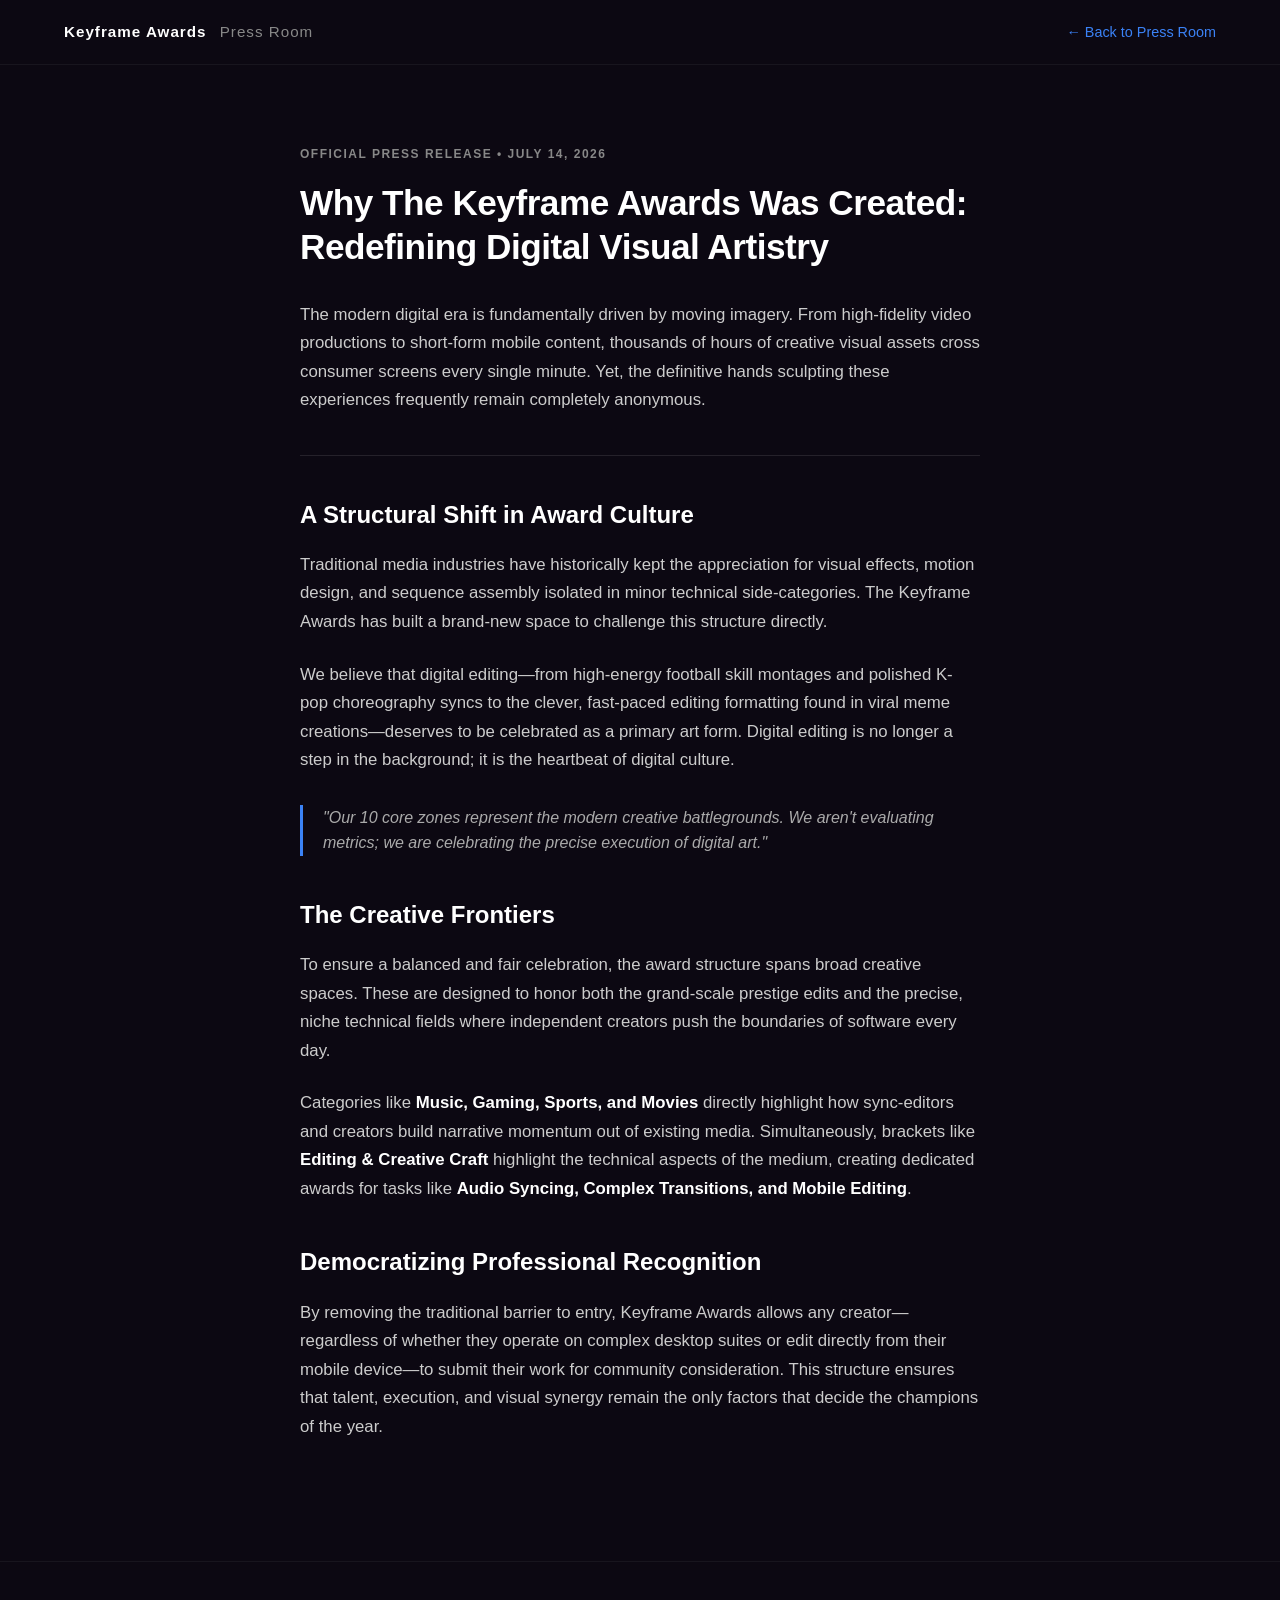
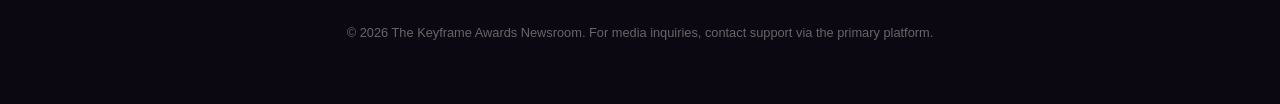
==== redefining-visual-artistry/index.html @ 4e35e438 "Add press release for Keyframe Awards This HTML file serves as the press release for the Keyframe Aw" ====
<!DOCTYPE html>
<html lang="en">
<head>
    <meta charset="UTF-8">
    <meta name="viewport" content="width=device-width, initial-scale=1.0">
    <title>Why The Keyframe Awards Was Created | Keyframe Awards Newsroom</title>
    <style>
        /* ==================== CLEAN PRESS ROOM THEME ==================== */
        body {
            background-color: #0c0812;
            color: #ffffff;
            font-family: -apple-system, BlinkMacSystemFont, "Segoe UI", Roboto, Helvetica, Arial, sans-serif;
            margin: 0;
            padding: 0;
            line-height: 1.6;
        }

        /* Top Header Navigation */
        .press-header {
            display: flex;
            justify-content: space-between;
            align-items: center;
            padding: 20px 5%;
            border-bottom: 1px solid rgba(255, 255, 255, 0.05);
        }

        .brand-logo {
            font-size: 0.95rem;
            font-weight: 700;
            letter-spacing: 1px;
            color: #ffffff;
            text-decoration: none;
        }

        .brand-logo span {
            color: #888;
            font-weight: 400;
            margin-left: 8px;
        }

        .back-link {
            color: #3b82f6;
            text-decoration: none;
            font-size: 0.9rem;
            transition: color 0.2s;
        }

        .back-link:hover {
            color: #60a5fa;
            text-decoration: underline;
        }

        /* Article Container */
        .article-container {
            max-width: 680px;
            margin: 80px auto;
            padding: 0 24px;
        }

        .meta-tag {
            font-size: 0.75rem;
            text-transform: uppercase;
            letter-spacing: 1.5px;
            color: #888888;
            margin-bottom: 16px;
            font-weight: 600;
        }

        h1 {
            font-size: 2.2rem;
            line-height: 1.25;
            font-weight: 800;
            letter-spacing: -0.5px;
            margin-top: 0;
            margin-bottom: 32px;
        }

        p {
            color: #cccccc;
            font-size: 1.05rem;
            margin-bottom: 24px;
            line-height: 1.7;
        }

        strong {
            color: #ffffff;
        }

        hr {
            border: 0;
            border-top: 1px solid rgba(255, 255, 255, 0.1);
            margin: 40px 0;
        }

        /* Section Headings */
        h2 {
            font-size: 1.5rem;
            font-weight: 700;
            margin-top: 40px;
            margin-bottom: 16px;
            color: #ffffff;
        }

        /* Unordered Lists */
        ul {
            padding-left: 20px;
            margin-bottom: 24px;
        }

        li {
            color: #cccccc;
            font-size: 1.05rem;
            margin-bottom: 12px;
            line-height: 1.6;
        }

        /* Blockquote Styling */
        blockquote {
            border-left: 3px solid #3b82f6;
            margin: 30px 0;
            padding-left: 20px;
            font-style: italic;
            color: #aaaaaa;
        }

        /* Footer */
        .press-footer {
            text-align: center;
            padding: 60px 20px;
            border-top: 1px solid rgba(255, 255, 255, 0.05);
            margin-top: 120px;
        }

        .footer-text {
            font-size: 0.8rem;
            color: #666666;
            margin: 0;
        }
    </style>
</head>
<body>

    <!-- Header -->
    <header class="press-header">
        <a href="/blog" class="brand-logo">Keyframe Awards <span>Press Room</span></a>
        <a href="/blog" class="back-link">← Back to Press Room</a>
    </header>

    <!-- Main Content -->
    <main class="article-container">
        
        <div class="meta-tag">Official Press Release • July 14, 2026</div>
        
        <h1>Why The Keyframe Awards Was Created: Redefining Digital Visual Artistry</h1>
        
        <p>The modern digital era is fundamentally driven by moving imagery. From high-fidelity video productions to short-form mobile content, thousands of hours of creative visual assets cross consumer screens every single minute. Yet, the definitive hands sculpting these experiences frequently remain completely anonymous.</p>

        <hr>

        <h2>A Structural Shift in Award Culture</h2>
        
        <p>Traditional media industries have historically kept the appreciation for visual effects, motion design, and sequence assembly isolated in minor technical side-categories. The Keyframe Awards has built a brand-new space to challenge this structure directly.</p>
        
        <p>We believe that digital editing—from high-energy football skill montages and polished K-pop choreography syncs to the clever, fast-paced editing formatting found in viral meme creations—deserves to be celebrated as a primary art form. Digital editing is no longer a step in the background; it is the heartbeat of digital culture.</p>

        <blockquote>
            "Our 10 core zones represent the modern creative battlegrounds. We aren't evaluating metrics; we are celebrating the precise execution of digital art."
        </blockquote>

        <h2>The Creative Frontiers</h2>
        
        <p>To ensure a balanced and fair celebration, the award structure spans broad creative spaces. These are designed to honor both the grand-scale prestige edits and the precise, niche technical fields where independent creators push the boundaries of software every day.</p>
        
        <p>Categories like <strong>Music, Gaming, Sports, and Movies</strong> directly highlight how sync-editors and creators build narrative momentum out of existing media. Simultaneously, brackets like <strong>Editing & Creative Craft</strong> highlight the technical aspects of the medium, creating dedicated awards for tasks like <strong>Audio Syncing, Complex Transitions, and Mobile Editing</strong>.</p>

        <h2>Democratizing Professional Recognition</h2>
        
        <p>By removing the traditional barrier to entry, Keyframe Awards allows any creator—regardless of whether they operate on complex desktop suites or edit directly from their mobile device—to submit their work for community consideration. This structure ensures that talent, execution, and visual synergy remain the only factors that decide the champions of the year.</p>

    </main>

    <!-- Footer -->
    <footer class="press-footer">
        <p class="footer-text">© 2026 The Keyframe Awards Newsroom. For media inquiries, contact support via the primary platform.</p>
    </footer>

</body>
  </html>
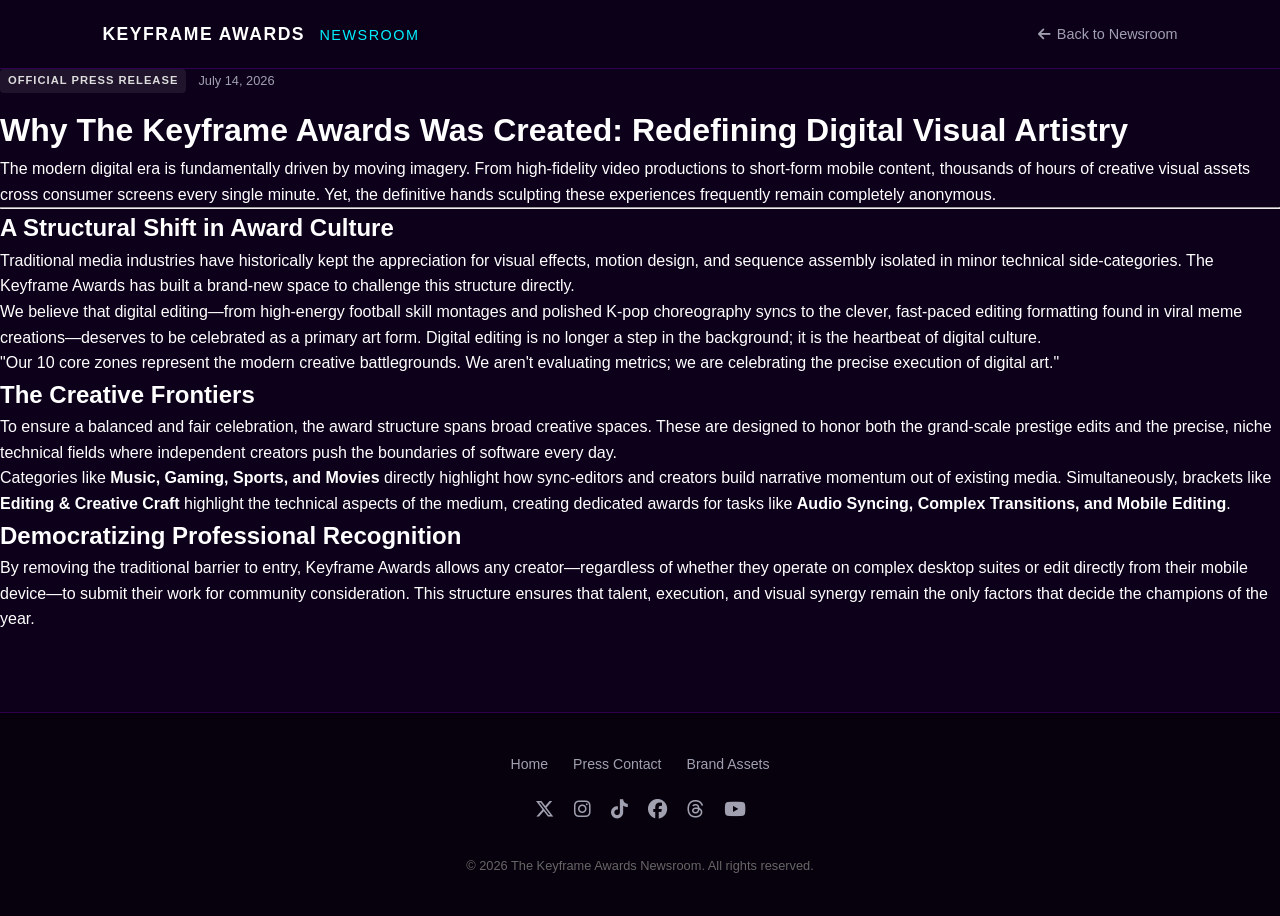
==== commit d58fbb0d: "Update index.html" ====
--- a/redefining-visual-artistry/index.html
+++ b/redefining-visual-artistry/index.html
@@ -4,154 +4,26 @@
     <meta charset="UTF-8">
     <meta name="viewport" content="width=device-width, initial-scale=1.0">
     <title>Why The Keyframe Awards Was Created | Keyframe Awards Newsroom</title>
-    <style>
-        /* ==================== CLEAN PRESS ROOM THEME ==================== */
-        body {
-            background-color: #0c0812;
-            color: #ffffff;
-            font-family: -apple-system, BlinkMacSystemFont, "Segoe UI", Roboto, Helvetica, Arial, sans-serif;
-            margin: 0;
-            padding: 0;
-            line-height: 1.6;
-        }
-
-        /* Top Header Navigation */
-        .press-header {
-            display: flex;
-            justify-content: space-between;
-            align-items: center;
-            padding: 20px 5%;
-            border-bottom: 1px solid rgba(255, 255, 255, 0.05);
-        }
-
-        .brand-logo {
-            font-size: 0.95rem;
-            font-weight: 700;
-            letter-spacing: 1px;
-            color: #ffffff;
-            text-decoration: none;
-        }
-
-        .brand-logo span {
-            color: #888;
-            font-weight: 400;
-            margin-left: 8px;
-        }
-
-        .back-link {
-            color: #3b82f6;
-            text-decoration: none;
-            font-size: 0.9rem;
-            transition: color 0.2s;
-        }
-
-        .back-link:hover {
-            color: #60a5fa;
-            text-decoration: underline;
-        }
-
-        /* Article Container */
-        .article-container {
-            max-width: 680px;
-            margin: 80px auto;
-            padding: 0 24px;
-        }
-
-        .meta-tag {
-            font-size: 0.75rem;
-            text-transform: uppercase;
-            letter-spacing: 1.5px;
-            color: #888888;
-            margin-bottom: 16px;
-            font-weight: 600;
-        }
-
-        h1 {
-            font-size: 2.2rem;
-            line-height: 1.25;
-            font-weight: 800;
-            letter-spacing: -0.5px;
-            margin-top: 0;
-            margin-bottom: 32px;
-        }
-
-        p {
-            color: #cccccc;
-            font-size: 1.05rem;
-            margin-bottom: 24px;
-            line-height: 1.7;
-        }
-
-        strong {
-            color: #ffffff;
-        }
-
-        hr {
-            border: 0;
-            border-top: 1px solid rgba(255, 255, 255, 0.1);
-            margin: 40px 0;
-        }
-
-        /* Section Headings */
-        h2 {
-            font-size: 1.5rem;
-            font-weight: 700;
-            margin-top: 40px;
-            margin-bottom: 16px;
-            color: #ffffff;
-        }
-
-        /* Unordered Lists */
-        ul {
-            padding-left: 20px;
-            margin-bottom: 24px;
-        }
-
-        li {
-            color: #cccccc;
-            font-size: 1.05rem;
-            margin-bottom: 12px;
-            line-height: 1.6;
-        }
-
-        /* Blockquote Styling */
-        blockquote {
-            border-left: 3px solid #3b82f6;
-            margin: 30px 0;
-            padding-left: 20px;
-            font-style: italic;
-            color: #aaaaaa;
-        }
-
-        /* Footer */
-        .press-footer {
-            text-align: center;
-            padding: 60px 20px;
-            border-top: 1px solid rgba(255, 255, 255, 0.05);
-            margin-top: 120px;
-        }
-
-        .footer-text {
-            font-size: 0.8rem;
-            color: #666666;
-            margin: 0;
-        }
-    </style>
+    <link rel="stylesheet" href="https://cdnjs.cloudflare.com/ajax/libs/font-awesome/6.5.2/css/all.min.css">
+    <link rel="stylesheet" href="../style.css">
 </head>
 <body>
 
-    <!-- Header -->
+    <!-- HEADER -->
     <header class="press-header">
-        <a href="/blog" class="brand-logo">Keyframe Awards <span>Press Room</span></a>
-        <a href="/blog" class="back-link">← Back to Press Room</a>
+        <a href="https://press.keyframe-awards.com" class="brand-logo">Keyframe Awards <span>Newsroom</span></a>
+        <a href="https://press.keyframe-awards.com" class="back-link"><i class="fas fa-arrow-left"></i> Back to Newsroom</a>
     </header>
 
-    <!-- Main Content -->
+    <!-- ARTICLE CONTAINER -->
     <main class="article-container">
         
-        <div class="meta-tag">Official Press Release • July 14, 2026</div>
+        <div class="meta-row">
+            <span class="meta-tag">Official Press Release</span>
+            <span class="meta-date">July 14, 2026</span>
+        </div>
         
-        <h1>Why The Keyframe Awards Was Created: Redefining Digital Visual Artistry</h1>
+        <h1 class="article-title-large">Why The Keyframe Awards Was Created: Redefining Digital Visual Artistry</h1>
         
         <p>The modern digital era is fundamentally driven by moving imagery. From high-fidelity video productions to short-form mobile content, thousands of hours of creative visual assets cross consumer screens every single minute. Yet, the definitive hands sculpting these experiences frequently remain completely anonymous.</p>
 
@@ -179,10 +51,27 @@
 
     </main>
 
-    <!-- Footer -->
+    <!-- FOOTER -->
     <footer class="press-footer">
-        <p class="footer-text">© 2026 The Keyframe Awards Newsroom. For media inquiries, contact support via the primary platform.</p>
+        <div class="footer-content">
+            <div class="footer-links">
+                <a href="https://keyframe-awards.com">Home</a>
+                <a href="mailto:press@keyframe-awards.com">Press Contact</a>
+                <a href="https://keyframe-awards.com/keyframe%20award%20image.jpg" target="_blank">Brand Assets</a>
+            </div>
+
+            <div class="footer-socials">
+                <a href="https://x.com/keyframeawards" target="_blank" aria-label="X (Twitter)"><i class="fab fa-x-twitter"></i></a>
+                <a href="https://www.instagram.com/keyframeawards" target="_blank" aria-label="Instagram"><i class="fab fa-instagram"></i></a>
+                <a href="https://tiktok.com/@keyframeawards" target="_blank" aria-label="TikTok"><i class="fab fa-tiktok"></i></a>
+                <a href="https://www.facebook.com/profile.php?id=61591775859832" target="_blank" aria-label="Facebook"><i class="fab fa-facebook"></i></a>
+                <a href="https://www.threads.com/@keyframeawards" target="_blank" aria-label="Threads"><i class="fab fa-threads"></i></a>
+                <a href="https://www.youtube.com/@KeyframeAwards" target="_blank" aria-label="YouTube"><i class="fab fa-youtube"></i></a>
+            </div>
+
+            <p class="footer-copy">© 2026 The Keyframe Awards Newsroom. All rights reserved.</p>
+        </div>
     </footer>
 
 </body>
-  </html>
+</html>
--- a/style.css
+++ b/style.css
@@ -0,0 +1,279 @@
+:root {
+    --bg-dark: #0d001a;
+    --card-bg: rgba(26, 0, 51, 0.4);
+    --border-purple: rgba(157, 0, 255, 0.25);
+    --neon-cyan: #00f0ff;
+    --neon-pink: #ff007f;
+    --text-main: #ffffff;
+    --text-muted: #a0a0b0;
+}
+
+* {
+    box-sizing: border-box;
+    margin: 0;
+    padding: 0;
+    font-family: -apple-system, BlinkMacSystemFont, "Segoe UI", Roboto, Helvetica, Arial, sans-serif;
+}
+
+body {
+    background-color: var(--bg-dark);
+    color: var(--text-main);
+    line-height: 1.6;
+}
+
+/* HEADER */
+.press-header {
+    display: flex;
+    justify-content: space-between;
+    align-items: center;
+    padding: 20px 8%;
+    border-bottom: 1px solid var(--border-purple);
+    background: rgba(13, 0, 26, 0.95);
+    backdrop-filter: blur(10px);
+    position: sticky;
+    top: 0;
+    z-index: 100;
+}
+
+.brand-logo {
+    font-size: 1.1rem;
+    font-weight: 800;
+    letter-spacing: 1.5px;
+    color: var(--text-main);
+    text-decoration: none;
+    text-transform: uppercase;
+}
+
+.brand-logo span {
+    color: var(--neon-cyan);
+    font-weight: 400;
+    font-size: 0.9rem;
+    margin-left: 8px;
+}
+
+.back-link {
+    color: var(--text-muted);
+    text-decoration: none;
+    font-size: 0.9rem;
+    transition: color 0.25s;
+    display: flex;
+    align-items: center;
+    gap: 6px;
+}
+
+.back-link:hover {
+    color: var(--neon-cyan);
+}
+
+/* CONTAINER */
+.press-hero {
+    max-width: 900px;
+    margin: 60px auto 40px auto;
+    padding: 0 24px;
+}
+
+.press-badge {
+    display: inline-block;
+    background: rgba(0, 240, 255, 0.1);
+    border: 1px solid var(--neon-cyan);
+    color: var(--neon-cyan);
+    font-size: 0.75rem;
+    font-weight: 700;
+    padding: 4px 12px;
+    border-radius: 20px;
+    letter-spacing: 1.5px;
+    text-transform: uppercase;
+    margin-bottom: 15px;
+}
+
+.page-title {
+    font-size: 2.5rem;
+    font-weight: 800;
+    letter-spacing: -0.5px;
+    margin-bottom: 15px;
+}
+
+.page-subtitle {
+    font-size: 1.1rem;
+    color: var(--text-muted);
+    margin-bottom: 40px;
+    max-width: 700px;
+}
+
+/* MEDIA KIT & ASSETS GRID */
+.resources-grid {
+    display: grid;
+    grid-template-columns: repeat(auto-fit, minmax(280px, 1fr));
+    gap: 20px;
+    margin-bottom: 50px;
+}
+
+.resource-card {
+    background: var(--card-bg);
+    border: 1px solid var(--border-purple);
+    border-radius: 10px;
+    padding: 20px;
+    display: flex;
+    align-items: flex-start;
+    gap: 15px;
+}
+
+.resource-icon {
+    font-size: 1.8rem;
+    color: var(--neon-cyan);
+}
+
+.resource-info h4 {
+    font-size: 1rem;
+    margin-bottom: 4px;
+}
+
+.resource-info p {
+    font-size: 0.85rem;
+    color: var(--text-muted);
+    margin-bottom: 12px;
+}
+
+.resource-btn {
+    color: var(--neon-cyan);
+    text-decoration: none;
+    font-size: 0.85rem;
+    font-weight: 700;
+    display: inline-flex;
+    align-items: center;
+    gap: 5px;
+}
+
+.resource-btn:hover {
+    text-decoration: underline;
+}
+
+/* ARTICLES LIST */
+.section-title {
+    font-size: 1.4rem;
+    font-weight: 700;
+    margin-bottom: 25px;
+    padding-bottom: 10px;
+    border-bottom: 1px solid var(--border-purple);
+}
+
+.articles-list {
+    display: flex;
+    flex-direction: column;
+    gap: 20px;
+}
+
+.article-card {
+    background: var(--card-bg);
+    border: 1px solid var(--border-purple);
+    border-radius: 12px;
+    padding: 28px;
+    text-decoration: none;
+    color: inherit;
+    transition: transform 0.2s, border-color 0.2s;
+    display: block;
+}
+
+.article-card:hover {
+    transform: translateY(-2px);
+    border-color: var(--neon-cyan);
+}
+
+.meta-row {
+    display: flex;
+    align-items: center;
+    gap: 12px;
+    margin-bottom: 12px;
+}
+
+.meta-tag {
+    font-size: 0.7rem;
+    text-transform: uppercase;
+    letter-spacing: 1px;
+    background: rgba(255, 255, 255, 0.08);
+    color: #ddd;
+    padding: 3px 8px;
+    border-radius: 4px;
+    font-weight: 600;
+}
+
+.meta-date {
+    font-size: 0.8rem;
+    color: var(--text-muted);
+}
+
+.article-title {
+    font-size: 1.35rem;
+    font-weight: 700;
+    line-height: 1.3;
+    margin-bottom: 10px;
+    color: #ffffff;
+}
+
+.article-preview {
+    color: var(--text-muted);
+    font-size: 0.95rem;
+    line-height: 1.6;
+}
+
+/* FOOTER */
+.press-footer {
+    border-top: 1px solid var(--border-purple);
+    margin-top: 80px;
+    background: rgba(5, 0, 10, 0.8);
+    padding: 40px 8%;
+}
+
+.footer-content {
+    max-width: 900px;
+    margin: 0 auto;
+    display: flex;
+    flex-direction: column;
+    align-items: center;
+    gap: 20px;
+    text-align: center;
+}
+
+.footer-socials {
+    display: flex;
+    gap: 20px;
+}
+
+.footer-socials a {
+    color: var(--text-muted);
+    font-size: 1.2rem;
+    transition: color 0.25s;
+}
+
+.footer-socials a:hover {
+    color: var(--neon-cyan);
+}
+
+.footer-links {
+    display: flex;
+    gap: 25px;
+    flex-wrap: wrap;
+    justify-content: center;
+}
+
+.footer-links a {
+    color: var(--text-muted);
+    text-decoration: none;
+    font-size: 0.88rem;
+    transition: color 0.25s;
+}
+
+.footer-links a:hover {
+    color: var(--neon-cyan);
+}
+
+.footer-copy {
+    font-size: 0.8rem;
+    color: #666;
+    margin-top: 10px;
+}
+
+@media (max-width: 600px) {
+    .page-title { font-size: 1.8rem; }
+    .press-header { padding: 15px 5%; }
+}
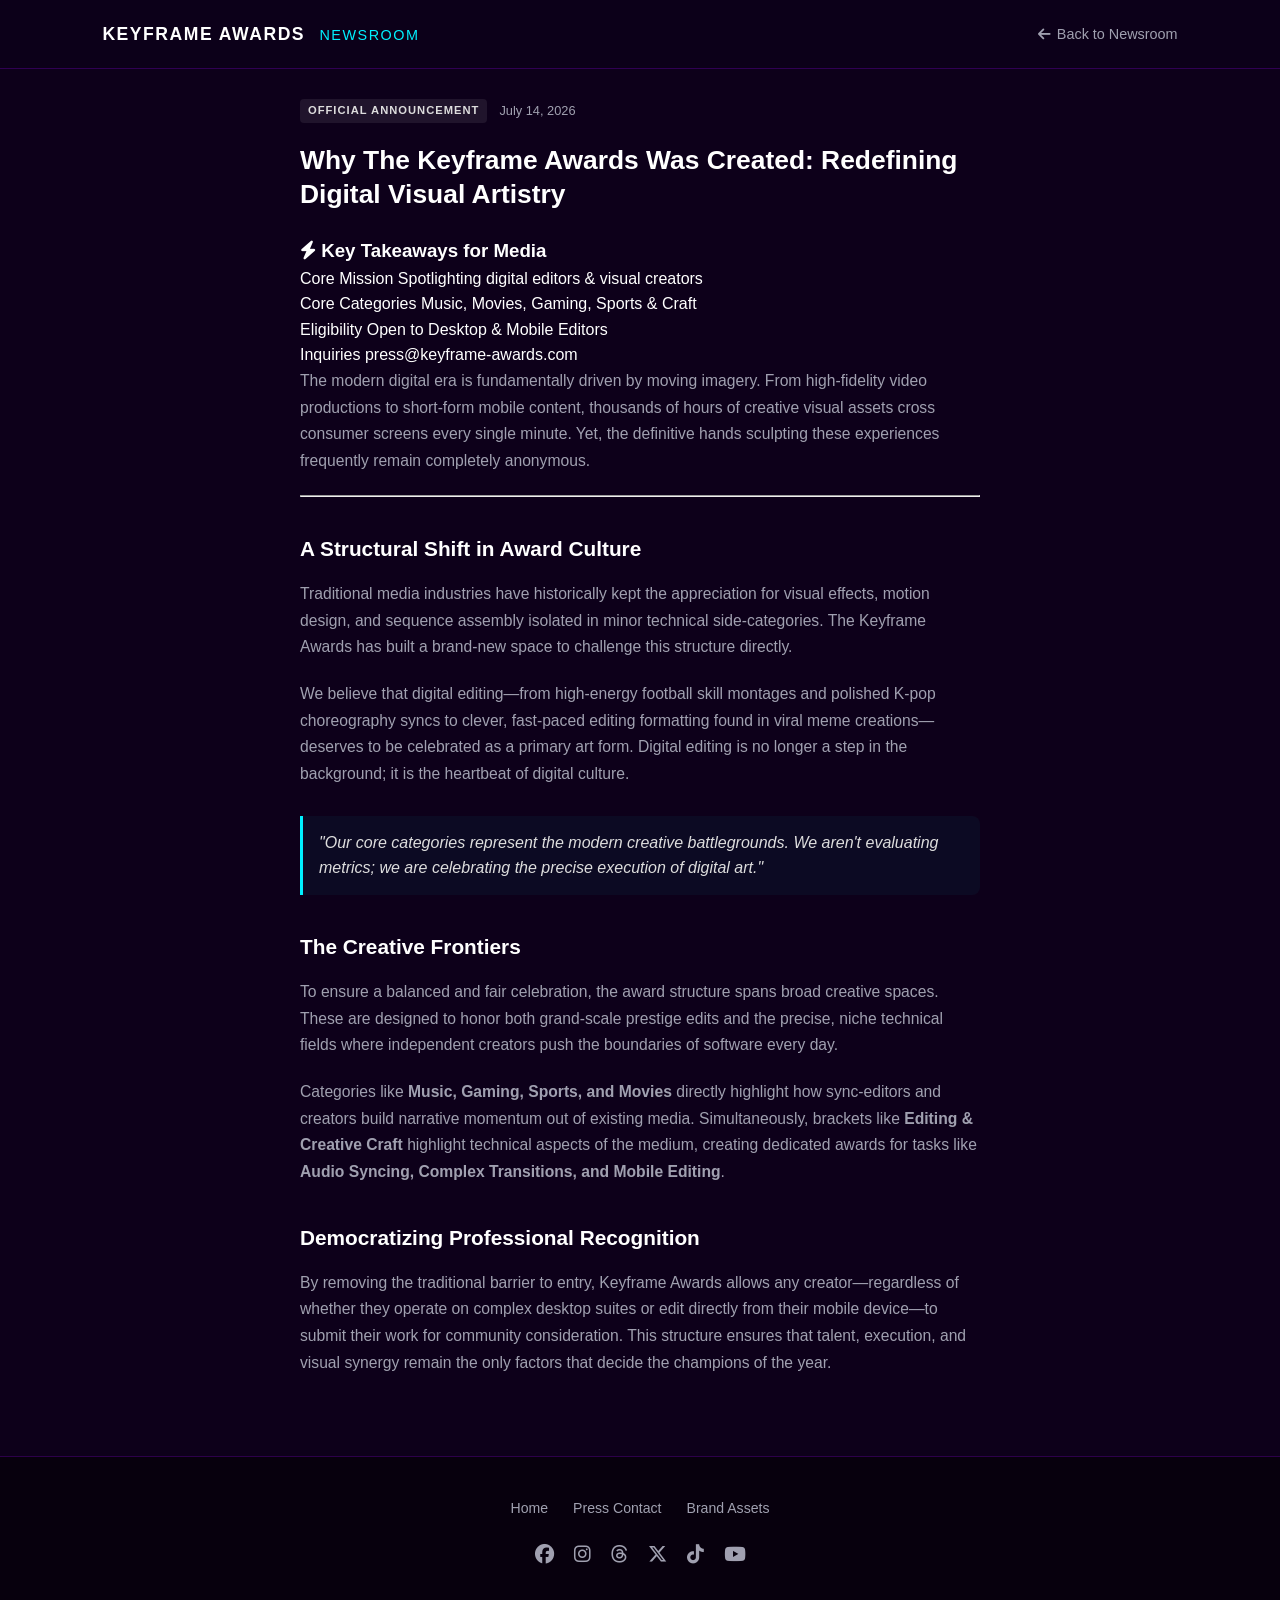
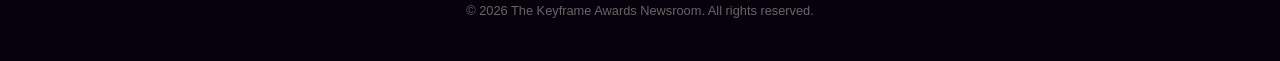
==== commit 4532f7bb: "Update index.html" ====
--- a/redefining-visual-artistry/index.html
+++ b/redefining-visual-artistry/index.html
@@ -19,12 +19,35 @@
     <main class="article-container">
         
         <div class="meta-row">
-            <span class="meta-tag">Official Press Release</span>
+            <span class="meta-tag">Official Announcement</span>
             <span class="meta-date">July 14, 2026</span>
         </div>
         
         <h1 class="article-title-large">Why The Keyframe Awards Was Created: Redefining Digital Visual Artistry</h1>
         
+        <!-- EXECUTIVE SUMMARY BOX -->
+        <div class="fast-facts-box">
+            <h3><i class="fas fa-bolt"></i> Key Takeaways for Media</h3>
+            <div class="facts-grid">
+                <div class="fact-item">
+                    <span class="fact-label">Core Mission</span>
+                    <span class="fact-value">Spotlighting digital editors & visual creators</span>
+                </div>
+                <div class="fact-item">
+                    <span class="fact-label">Core Categories</span>
+                    <span class="fact-value">Music, Movies, Gaming, Sports & Craft</span>
+                </div>
+                <div class="fact-item">
+                    <span class="fact-label">Eligibility</span>
+                    <span class="fact-value">Open to Desktop & Mobile Editors</span>
+                </div>
+                <div class="fact-item">
+                    <span class="fact-label">Inquiries</span>
+                    <span class="fact-value">press@keyframe-awards.com</span>
+                </div>
+            </div>
+        </div>
+
         <p>The modern digital era is fundamentally driven by moving imagery. From high-fidelity video productions to short-form mobile content, thousands of hours of creative visual assets cross consumer screens every single minute. Yet, the definitive hands sculpting these experiences frequently remain completely anonymous.</p>
 
         <hr>
@@ -33,17 +56,17 @@
         
         <p>Traditional media industries have historically kept the appreciation for visual effects, motion design, and sequence assembly isolated in minor technical side-categories. The Keyframe Awards has built a brand-new space to challenge this structure directly.</p>
         
-        <p>We believe that digital editing—from high-energy football skill montages and polished K-pop choreography syncs to the clever, fast-paced editing formatting found in viral meme creations—deserves to be celebrated as a primary art form. Digital editing is no longer a step in the background; it is the heartbeat of digital culture.</p>
+        <p>We believe that digital editing—from high-energy football skill montages and polished K-pop choreography syncs to clever, fast-paced editing formatting found in viral meme creations—deserves to be celebrated as a primary art form. Digital editing is no longer a step in the background; it is the heartbeat of digital culture.</p>
 
         <blockquote>
-            "Our 10 core zones represent the modern creative battlegrounds. We aren't evaluating metrics; we are celebrating the precise execution of digital art."
+            "Our core categories represent the modern creative battlegrounds. We aren't evaluating metrics; we are celebrating the precise execution of digital art."
         </blockquote>
 
         <h2>The Creative Frontiers</h2>
         
-        <p>To ensure a balanced and fair celebration, the award structure spans broad creative spaces. These are designed to honor both the grand-scale prestige edits and the precise, niche technical fields where independent creators push the boundaries of software every day.</p>
+        <p>To ensure a balanced and fair celebration, the award structure spans broad creative spaces. These are designed to honor both grand-scale prestige edits and the precise, niche technical fields where independent creators push the boundaries of software every day.</p>
         
-        <p>Categories like <strong>Music, Gaming, Sports, and Movies</strong> directly highlight how sync-editors and creators build narrative momentum out of existing media. Simultaneously, brackets like <strong>Editing & Creative Craft</strong> highlight the technical aspects of the medium, creating dedicated awards for tasks like <strong>Audio Syncing, Complex Transitions, and Mobile Editing</strong>.</p>
+        <p>Categories like <strong>Music, Gaming, Sports, and Movies</strong> directly highlight how sync-editors and creators build narrative momentum out of existing media. Simultaneously, brackets like <strong>Editing & Creative Craft</strong> highlight technical aspects of the medium, creating dedicated awards for tasks like <strong>Audio Syncing, Complex Transitions, and Mobile Editing</strong>.</p>
 
         <h2>Democratizing Professional Recognition</h2>
         
@@ -61,11 +84,11 @@
             </div>
 
             <div class="footer-socials">
+                <a href="https://www.facebook.com/profile.php?id=61591775859832" target="_blank" aria-label="Facebook"><i class="fab fa-facebook"></i></a>
+                <a href="https://www.instagram.com/keyframeawards" target="_blank" aria-label="Instagram"><i class="fab fa-instagram"></i></a>
+                <a href="https://www.threads.com/@keyframeawards" target="_blank" aria-label="Threads"><i class="fab fa-threads"></i></a>
                 <a href="https://x.com/keyframeawards" target="_blank" aria-label="X (Twitter)"><i class="fab fa-x-twitter"></i></a>
-                <a href="https://www.instagram.com/keyframeawards" target="_blank" aria-label="Instagram"><i class="fab fa-instagram"></i></a>
                 <a href="https://tiktok.com/@keyframeawards" target="_blank" aria-label="TikTok"><i class="fab fa-tiktok"></i></a>
-                <a href="https://www.facebook.com/profile.php?id=61591775859832" target="_blank" aria-label="Facebook"><i class="fab fa-facebook"></i></a>
-                <a href="https://www.threads.com/@keyframeawards" target="_blank" aria-label="Threads"><i class="fab fa-threads"></i></a>
                 <a href="https://www.youtube.com/@KeyframeAwards" target="_blank" aria-label="YouTube"><i class="fab fa-youtube"></i></a>
             </div>
 
--- a/style.css
+++ b/style.css
@@ -276,4 +276,56 @@
 @media (max-width: 600px) {
     .page-title { font-size: 1.8rem; }
     .press-header { padding: 15px 5%; }
+}
+
+/* FIXED SUBPAGE / ARTICLE STYLES */
+.article-container {
+    max-width: 720px;
+    margin: 30px auto 40px auto;
+    padding: 0 20px;
+}
+
+.article-title-large {
+    font-size: 1.65rem; /* Down from 2.2rem for mobile screens */
+    line-height: 1.3;
+    font-weight: 800;
+    margin: 20px 0 24px 0;
+    color: #ffffff;
+}
+
+.article-container p {
+    color: var(--text-muted);
+    font-size: 0.98rem;
+    margin-bottom: 20px; /* Gives paragraphs room to breathe */
+    line-height: 1.7;
+}
+
+.article-container h2 {
+    font-size: 1.3rem;
+    font-weight: 700;
+    margin: 35px 0 16px 0;
+    color: #ffffff;
+}
+
+/* FIX FOR TIMELINE BULLETS */
+.article-container ul {
+    padding-left: 20px;
+    margin-bottom: 28px;
+}
+
+.article-container li {
+    color: var(--text-muted);
+    font-size: 0.95rem;
+    margin-bottom: 14px; /* Spaces out timeline items */
+    line-height: 1.6;
+}
+
+.article-container blockquote {
+    border-left: 3px solid var(--neon-cyan);
+    margin: 28px 0;
+    padding: 14px 16px;
+    font-style: italic;
+    color: #dddddd;
+    background: rgba(0, 240, 255, 0.04);
+    border-radius: 0 8px 8px 0;
 }
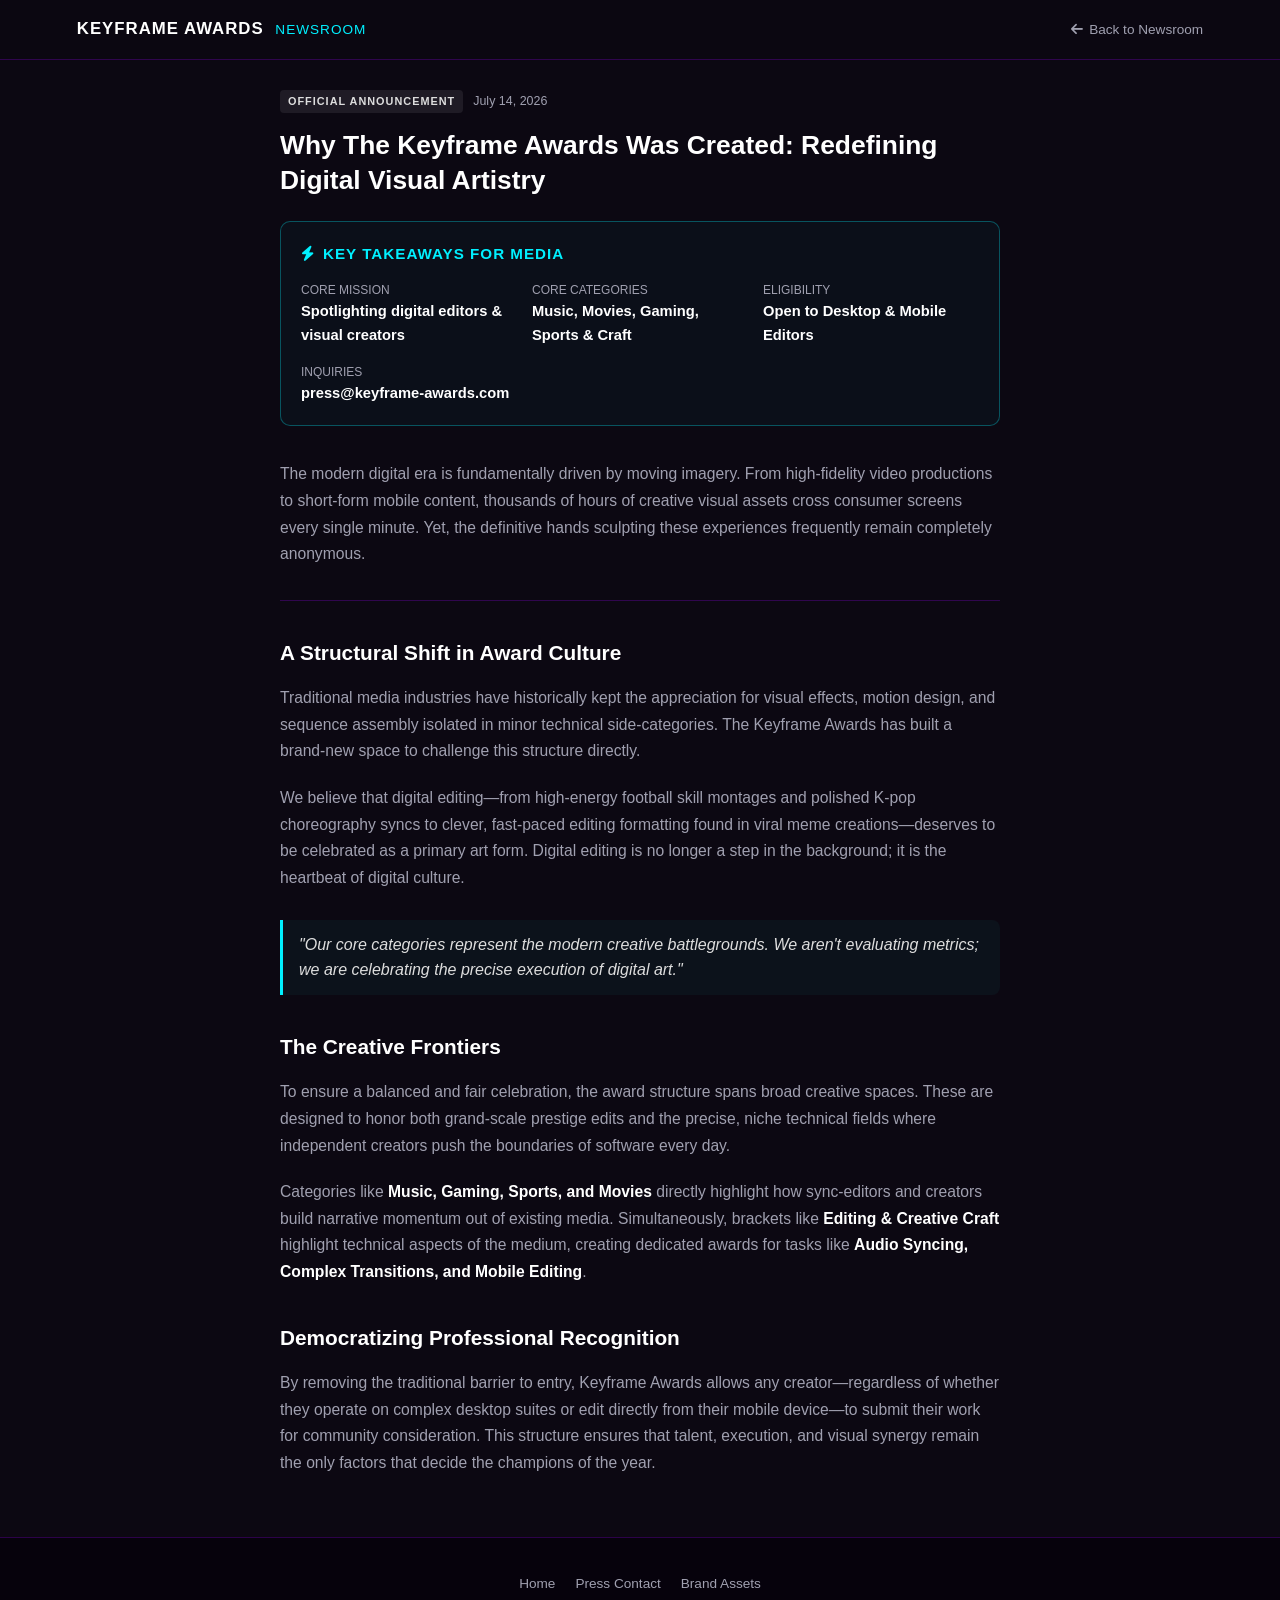
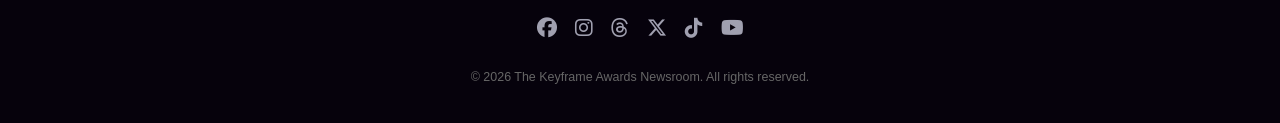
==== commit 9200ee89: "Update index.html" ====
--- a/redefining-visual-artistry/index.html
+++ b/redefining-visual-artistry/index.html
@@ -84,7 +84,7 @@
             </div>
 
             <div class="footer-socials">
-                <a href="https://www.facebook.com/profile.php?id=61591775859832" target="_blank" aria-label="Facebook"><i class="fab fa-facebook"></i></a>
+                <a href="https://www.facebook.com/keyframeawards" target="_blank" aria-label="Facebook"><i class="fab fa-facebook"></i></a>
                 <a href="https://www.instagram.com/keyframeawards" target="_blank" aria-label="Instagram"><i class="fab fa-instagram"></i></a>
                 <a href="https://www.threads.com/@keyframeawards" target="_blank" aria-label="Threads"><i class="fab fa-threads"></i></a>
                 <a href="https://x.com/keyframeawards" target="_blank" aria-label="X (Twitter)"><i class="fab fa-x-twitter"></i></a>
--- a/style.css
+++ b/style.css
@@ -1,5 +1,5 @@
 :root {
-    --bg-dark: #0d001a;
+    --bg-dark: #0c0812;
     --card-bg: rgba(26, 0, 51, 0.4);
     --border-purple: rgba(157, 0, 255, 0.25);
     --neon-cyan: #00f0ff;
@@ -26,9 +26,9 @@
     display: flex;
     justify-content: space-between;
     align-items: center;
-    padding: 20px 8%;
+    padding: 16px 6%;
     border-bottom: 1px solid var(--border-purple);
-    background: rgba(13, 0, 26, 0.95);
+    background: rgba(12, 8, 18, 0.95);
     backdrop-filter: blur(10px);
     position: sticky;
     top: 0;
@@ -36,9 +36,9 @@
 }
 
 .brand-logo {
-    font-size: 1.1rem;
+    font-size: 1.05rem;
     font-weight: 800;
-    letter-spacing: 1.5px;
+    letter-spacing: 1px;
     color: var(--text-main);
     text-decoration: none;
     text-transform: uppercase;
@@ -47,14 +47,14 @@
 .brand-logo span {
     color: var(--neon-cyan);
     font-weight: 400;
-    font-size: 0.9rem;
-    margin-left: 8px;
+    font-size: 0.85rem;
+    margin-left: 6px;
 }
 
 .back-link {
     color: var(--text-muted);
     text-decoration: none;
-    font-size: 0.9rem;
+    font-size: 0.85rem;
     transition: color 0.25s;
     display: flex;
     align-items: center;
@@ -67,9 +67,9 @@
 
 /* CONTAINER */
 .press-hero {
-    max-width: 900px;
-    margin: 60px auto 40px auto;
-    padding: 0 24px;
+    max-width: 860px;
+    margin: 40px auto 30px auto;
+    padding: 0 20px;
 }
 
 .press-badge {
@@ -77,67 +77,110 @@
     background: rgba(0, 240, 255, 0.1);
     border: 1px solid var(--neon-cyan);
     color: var(--neon-cyan);
-    font-size: 0.75rem;
-    font-weight: 700;
-    padding: 4px 12px;
+    font-size: 0.72rem;
+    font-weight: 700;
+    padding: 4px 10px;
     border-radius: 20px;
-    letter-spacing: 1.5px;
-    text-transform: uppercase;
-    margin-bottom: 15px;
+    letter-spacing: 1.2px;
+    text-transform: uppercase;
+    margin-bottom: 12px;
 }
 
 .page-title {
-    font-size: 2.5rem;
+    font-size: 2.1rem;
     font-weight: 800;
     letter-spacing: -0.5px;
+    margin-bottom: 10px;
+}
+
+.page-subtitle {
+    font-size: 1rem;
+    color: var(--text-muted);
+    margin-bottom: 30px;
+    max-width: 680px;
+}
+
+/* EXECUTIVE FAST FACTS BOX */
+.fast-facts-box {
+    background: rgba(0, 240, 255, 0.03);
+    border: 1px solid rgba(0, 240, 255, 0.3);
+    border-radius: 10px;
+    padding: 20px;
+    margin-bottom: 35px;
+}
+
+.fast-facts-box h3 {
+    font-size: 0.95rem;
+    color: var(--neon-cyan);
+    text-transform: uppercase;
+    letter-spacing: 1px;
     margin-bottom: 15px;
-}
-
-.page-subtitle {
-    font-size: 1.1rem;
-    color: var(--text-muted);
-    margin-bottom: 40px;
-    max-width: 700px;
-}
-
-/* MEDIA KIT & ASSETS GRID */
+    display: flex;
+    align-items: center;
+    gap: 8px;
+}
+
+.facts-grid {
+    display: grid;
+    grid-template-columns: repeat(auto-fit, minmax(180px, 1fr));
+    gap: 15px;
+}
+
+.fact-item {
+    display: flex;
+    flex-direction: column;
+}
+
+.fact-label {
+    font-size: 0.75rem;
+    color: var(--text-muted);
+    text-transform: uppercase;
+}
+
+.fact-value {
+    font-size: 0.92rem;
+    font-weight: 700;
+    color: #ffffff;
+}
+
+/* MEDIA KIT GRID */
 .resources-grid {
     display: grid;
-    grid-template-columns: repeat(auto-fit, minmax(280px, 1fr));
-    gap: 20px;
-    margin-bottom: 50px;
+    grid-template-columns: repeat(auto-fit, minmax(260px, 1fr));
+    gap: 18px;
+    margin-bottom: 40px;
 }
 
 .resource-card {
     background: var(--card-bg);
     border: 1px solid var(--border-purple);
     border-radius: 10px;
-    padding: 20px;
+    padding: 18px;
     display: flex;
     align-items: flex-start;
-    gap: 15px;
+    gap: 14px;
 }
 
 .resource-icon {
-    font-size: 1.8rem;
+    font-size: 1.6rem;
     color: var(--neon-cyan);
 }
 
 .resource-info h4 {
-    font-size: 1rem;
+    font-size: 0.98rem;
     margin-bottom: 4px;
 }
 
 .resource-info p {
-    font-size: 0.85rem;
-    color: var(--text-muted);
-    margin-bottom: 12px;
+    font-size: 0.82rem;
+    color: var(--text-muted);
+    margin-bottom: 10px;
 }
 
 .resource-btn {
     color: var(--neon-cyan);
     text-decoration: none;
-    font-size: 0.85rem;
+    font-size: 0.82rem;
     font-weight: 700;
     display: inline-flex;
     align-items: center;
@@ -150,24 +193,24 @@
 
 /* ARTICLES LIST */
 .section-title {
-    font-size: 1.4rem;
-    font-weight: 700;
-    margin-bottom: 25px;
-    padding-bottom: 10px;
+    font-size: 1.3rem;
+    font-weight: 700;
+    margin-bottom: 20px;
+    padding-bottom: 8px;
     border-bottom: 1px solid var(--border-purple);
 }
 
 .articles-list {
     display: flex;
     flex-direction: column;
-    gap: 20px;
+    gap: 18px;
 }
 
 .article-card {
     background: var(--card-bg);
     border: 1px solid var(--border-purple);
-    border-radius: 12px;
-    padding: 28px;
+    border-radius: 10px;
+    padding: 22px;
     text-decoration: none;
     color: inherit;
     transition: transform 0.2s, border-color 0.2s;
@@ -182,122 +225,70 @@
 .meta-row {
     display: flex;
     align-items: center;
-    gap: 12px;
-    margin-bottom: 12px;
+    gap: 10px;
+    margin-bottom: 10px;
 }
 
 .meta-tag {
-    font-size: 0.7rem;
+    font-size: 0.68rem;
     text-transform: uppercase;
     letter-spacing: 1px;
     background: rgba(255, 255, 255, 0.08);
-    color: #ddd;
+    color: #dddddd;
     padding: 3px 8px;
     border-radius: 4px;
     font-weight: 600;
 }
 
 .meta-date {
-    font-size: 0.8rem;
+    font-size: 0.78rem;
     color: var(--text-muted);
 }
 
 .article-title {
-    font-size: 1.35rem;
-    font-weight: 700;
-    line-height: 1.3;
-    margin-bottom: 10px;
+    font-size: 1.25rem;
+    font-weight: 700;
+    line-height: 1.35;
+    margin-bottom: 8px;
     color: #ffffff;
 }
 
 .article-preview {
     color: var(--text-muted);
-    font-size: 0.95rem;
-    line-height: 1.6;
-}
-
-/* FOOTER */
-.press-footer {
-    border-top: 1px solid var(--border-purple);
-    margin-top: 80px;
-    background: rgba(5, 0, 10, 0.8);
-    padding: 40px 8%;
-}
-
-.footer-content {
-    max-width: 900px;
-    margin: 0 auto;
-    display: flex;
-    flex-direction: column;
-    align-items: center;
-    gap: 20px;
-    text-align: center;
-}
-
-.footer-socials {
-    display: flex;
-    gap: 20px;
-}
-
-.footer-socials a {
-    color: var(--text-muted);
-    font-size: 1.2rem;
-    transition: color 0.25s;
-}
-
-.footer-socials a:hover {
-    color: var(--neon-cyan);
-}
-
-.footer-links {
-    display: flex;
-    gap: 25px;
-    flex-wrap: wrap;
-    justify-content: center;
-}
-
-.footer-links a {
-    color: var(--text-muted);
-    text-decoration: none;
-    font-size: 0.88rem;
-    transition: color 0.25s;
-}
-
-.footer-links a:hover {
-    color: var(--neon-cyan);
-}
-
-.footer-copy {
-    font-size: 0.8rem;
-    color: #666;
-    margin-top: 10px;
-}
-
-@media (max-width: 600px) {
-    .page-title { font-size: 1.8rem; }
-    .press-header { padding: 15px 5%; }
-}
-
-/* FIXED SUBPAGE / ARTICLE STYLES */
+    font-size: 0.92rem;
+    line-height: 1.55;
+}
+
+/* SUBPAGE ARTICLE READABILITY FIXES */
 .article-container {
-    max-width: 720px;
+    max-width: 760px;
     margin: 30px auto 40px auto;
     padding: 0 20px;
 }
 
 .article-title-large {
-    font-size: 1.65rem; /* Down from 2.2rem for mobile screens */
+    font-size: 1.65rem;
     line-height: 1.3;
     font-weight: 800;
-    margin: 20px 0 24px 0;
+    margin: 15px 0 24px 0;
     color: #ffffff;
 }
 
 .article-container p {
     color: var(--text-muted);
     font-size: 0.98rem;
-    margin-bottom: 20px; /* Gives paragraphs room to breathe */
+    margin-bottom: 20px;
     line-height: 1.7;
+}
+
+.article-container strong {
+    color: #ffffff;
+}
+
+.article-container hr {
+    border: 0;
+    border-top: 1px solid var(--border-purple);
+    margin: 32px 0;
 }
 
 .article-container h2 {
@@ -307,25 +298,89 @@
     color: #ffffff;
 }
 
-/* FIX FOR TIMELINE BULLETS */
 .article-container ul {
     padding-left: 20px;
-    margin-bottom: 28px;
+    margin-bottom: 26px;
 }
 
 .article-container li {
     color: var(--text-muted);
     font-size: 0.95rem;
-    margin-bottom: 14px; /* Spaces out timeline items */
+    margin-bottom: 12px;
     line-height: 1.6;
 }
 
 .article-container blockquote {
     border-left: 3px solid var(--neon-cyan);
     margin: 28px 0;
-    padding: 14px 16px;
+    padding: 12px 16px;
     font-style: italic;
     color: #dddddd;
     background: rgba(0, 240, 255, 0.04);
     border-radius: 0 8px 8px 0;
+}
+
+/* FOOTER */
+.press-footer {
+    border-top: 1px solid var(--border-purple);
+    margin-top: 60px;
+    background: rgba(5, 0, 10, 0.8);
+    padding: 35px 5%;
+}
+
+.footer-content {
+    max-width: 860px;
+    margin: 0 auto;
+    display: flex;
+    flex-direction: column;
+    align-items: center;
+    gap: 18px;
+    text-align: center;
+}
+
+.footer-socials {
+    display: flex;
+    gap: 18px;
+    flex-wrap: wrap;
+    justify-content: center;
+}
+
+.footer-socials a {
+    color: var(--text-muted);
+    font-size: 1.25rem;
+    transition: color 0.25s;
+}
+
+.footer-socials a:hover {
+    color: var(--neon-cyan);
+}
+
+.footer-links {
+    display: flex;
+    gap: 20px;
+    flex-wrap: wrap;
+    justify-content: center;
+}
+
+.footer-links a {
+    color: var(--text-muted);
+    text-decoration: none;
+    font-size: 0.85rem;
+    transition: color 0.25s;
+}
+
+.footer-links a:hover {
+    color: var(--neon-cyan);
+}
+
+.footer-copy {
+    font-size: 0.78rem;
+    color: #666666;
+    margin-top: 6px;
+}
+
+@media (max-width: 600px) {
+    .page-title { font-size: 1.7rem; }
+    .article-title-large { font-size: 1.5rem; }
+    .press-header { padding: 14px 4%; }
 }
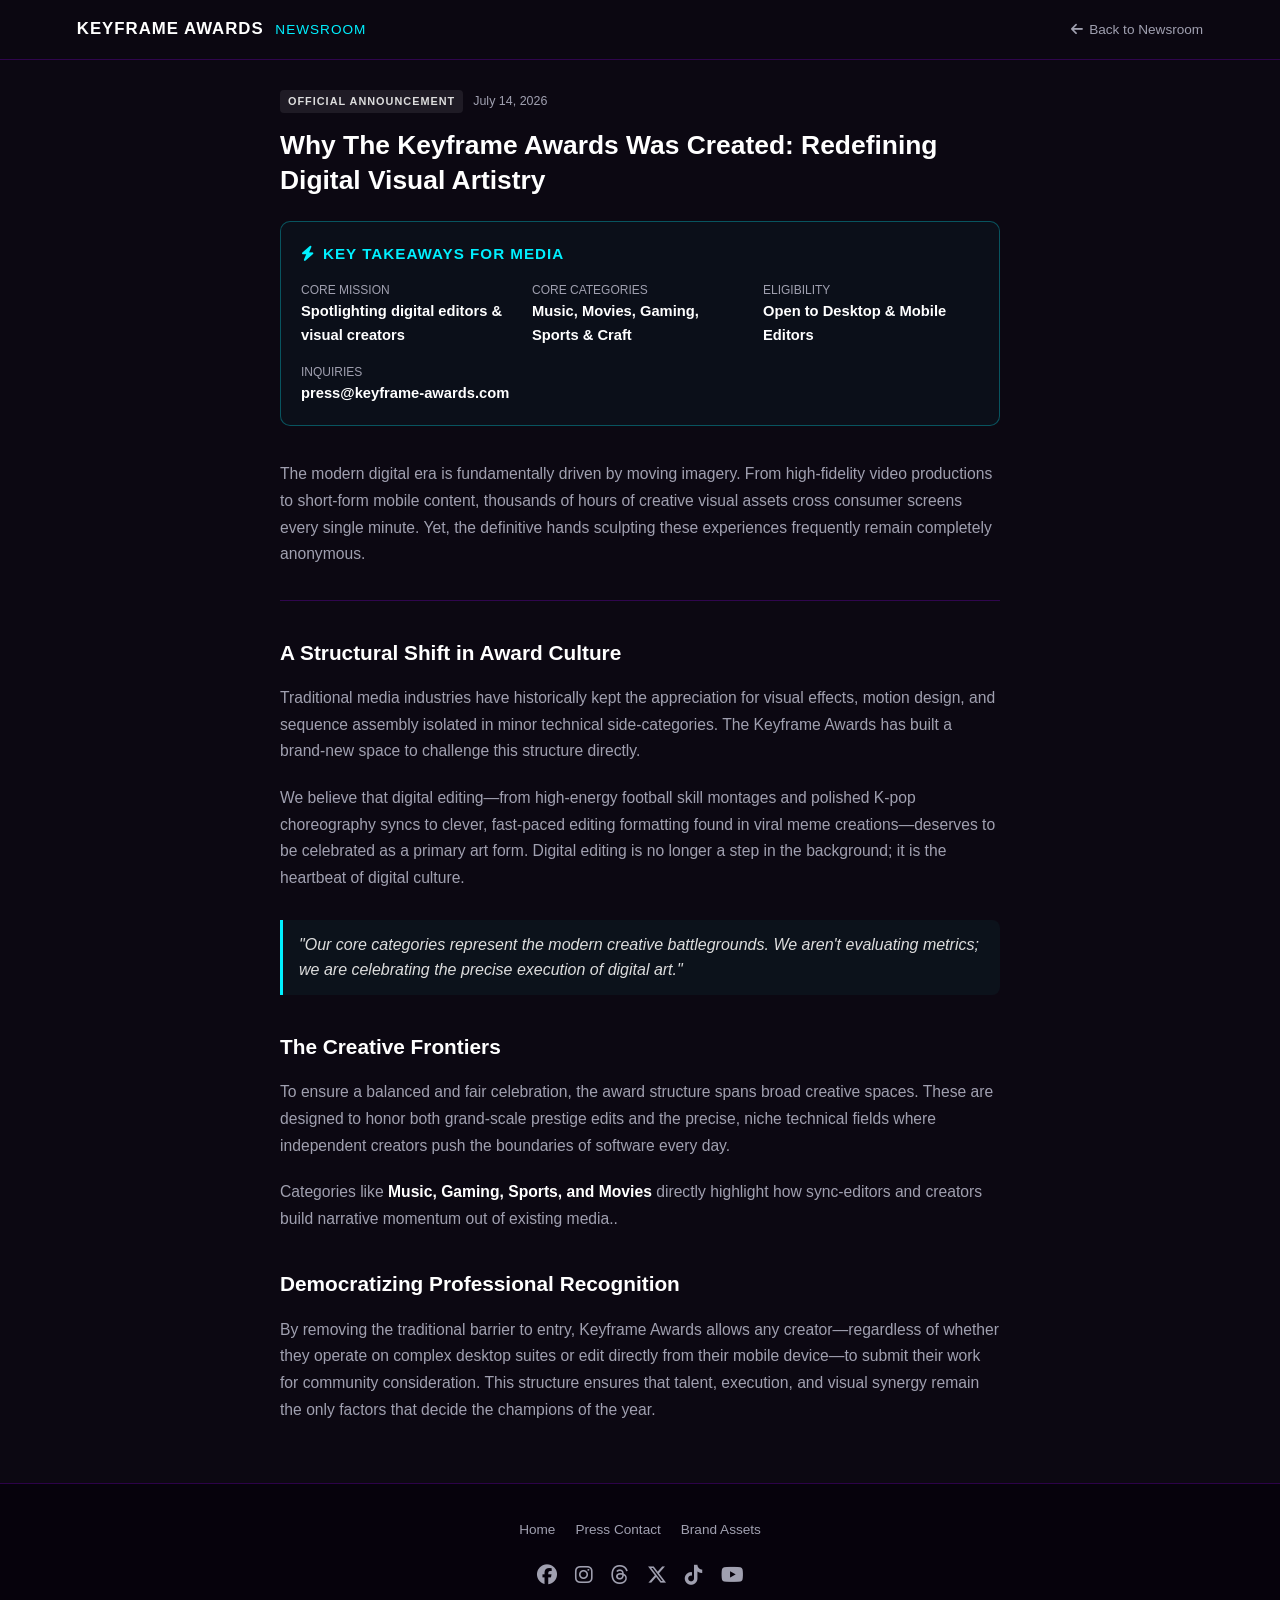
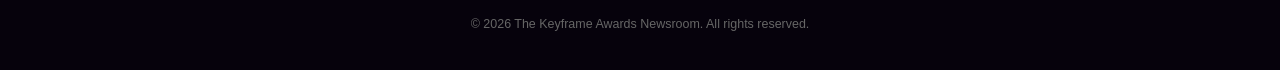
==== commit b4cedb84: "Update index.html" ====
--- a/redefining-visual-artistry/index.html
+++ b/redefining-visual-artistry/index.html
@@ -66,7 +66,7 @@
         
         <p>To ensure a balanced and fair celebration, the award structure spans broad creative spaces. These are designed to honor both grand-scale prestige edits and the precise, niche technical fields where independent creators push the boundaries of software every day.</p>
         
-        <p>Categories like <strong>Music, Gaming, Sports, and Movies</strong> directly highlight how sync-editors and creators build narrative momentum out of existing media. Simultaneously, brackets like <strong>Editing & Creative Craft</strong> highlight technical aspects of the medium, creating dedicated awards for tasks like <strong>Audio Syncing, Complex Transitions, and Mobile Editing</strong>.</p>
+        <p>Categories like <strong>Music, Gaming, Sports, and Movies</strong> directly highlight how sync-editors and creators build narrative momentum out of existing media.</strong>.</p>
 
         <h2>Democratizing Professional Recognition</h2>
         
